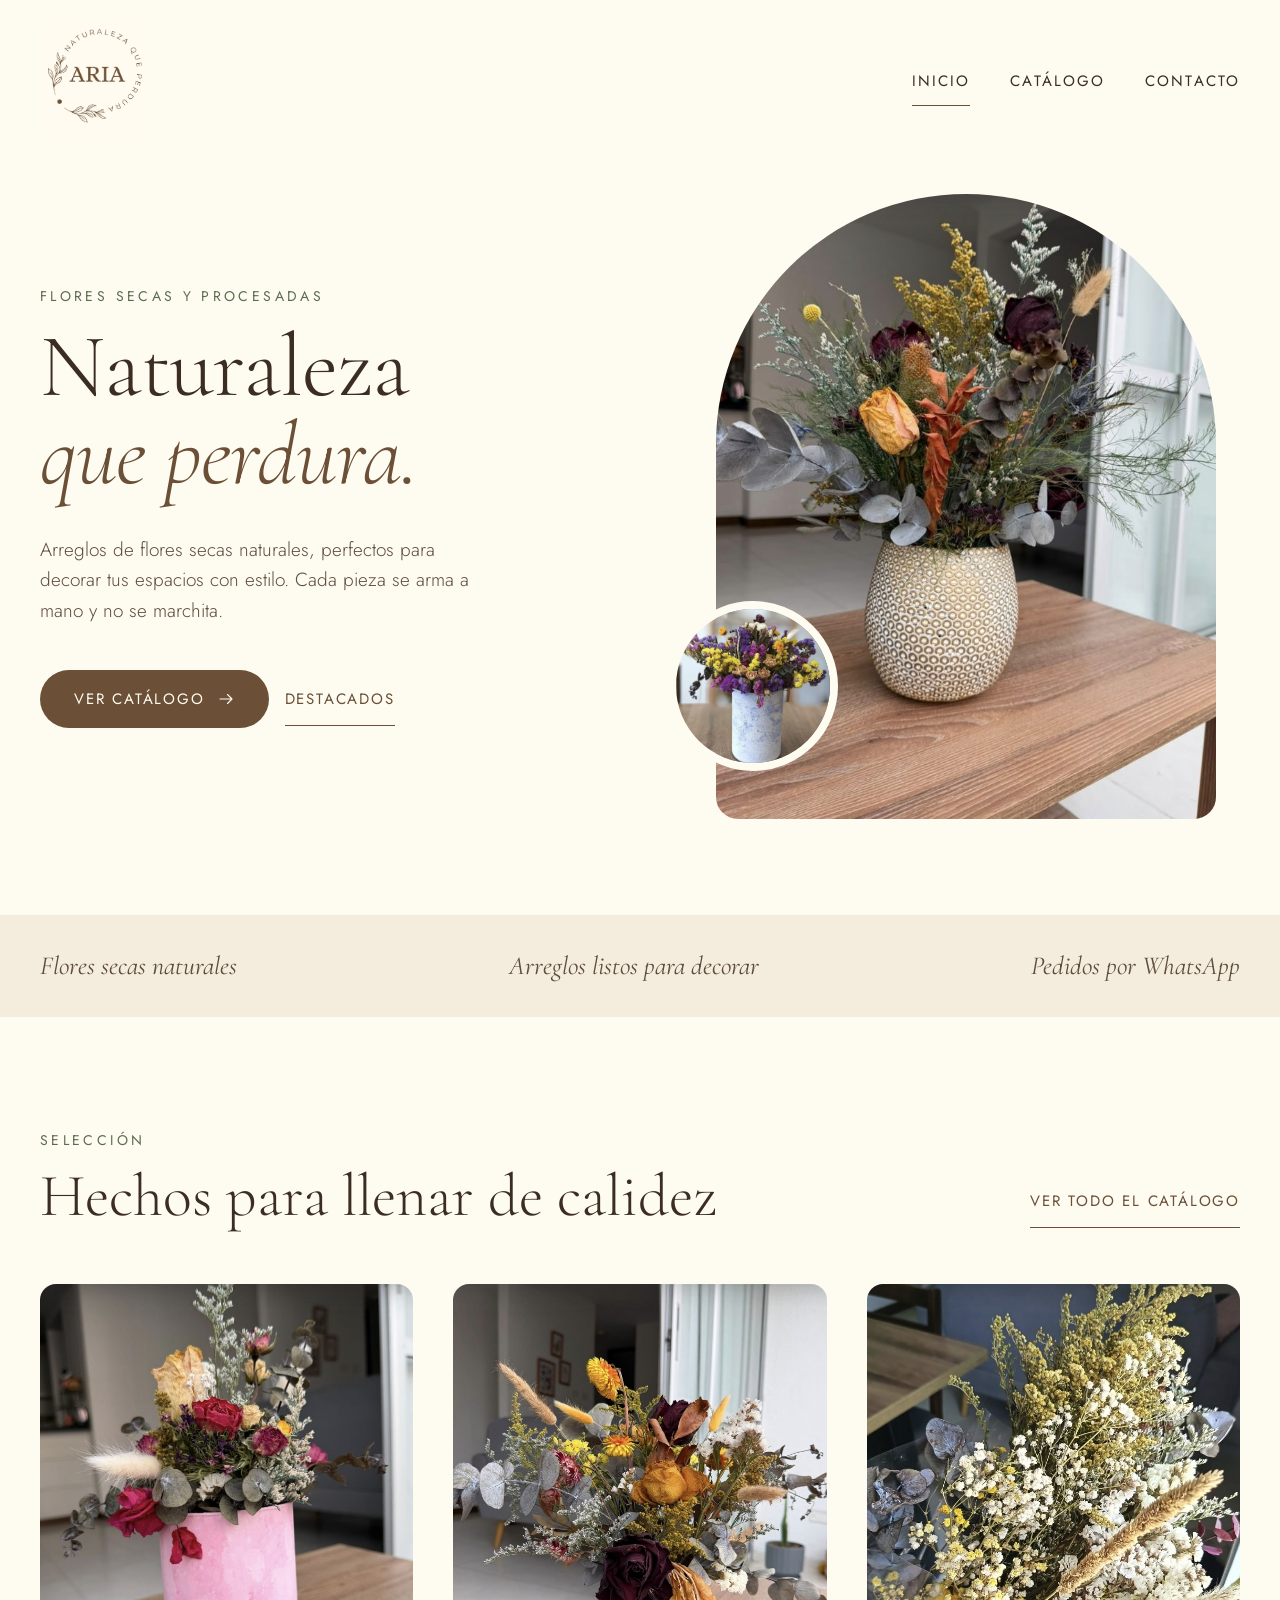
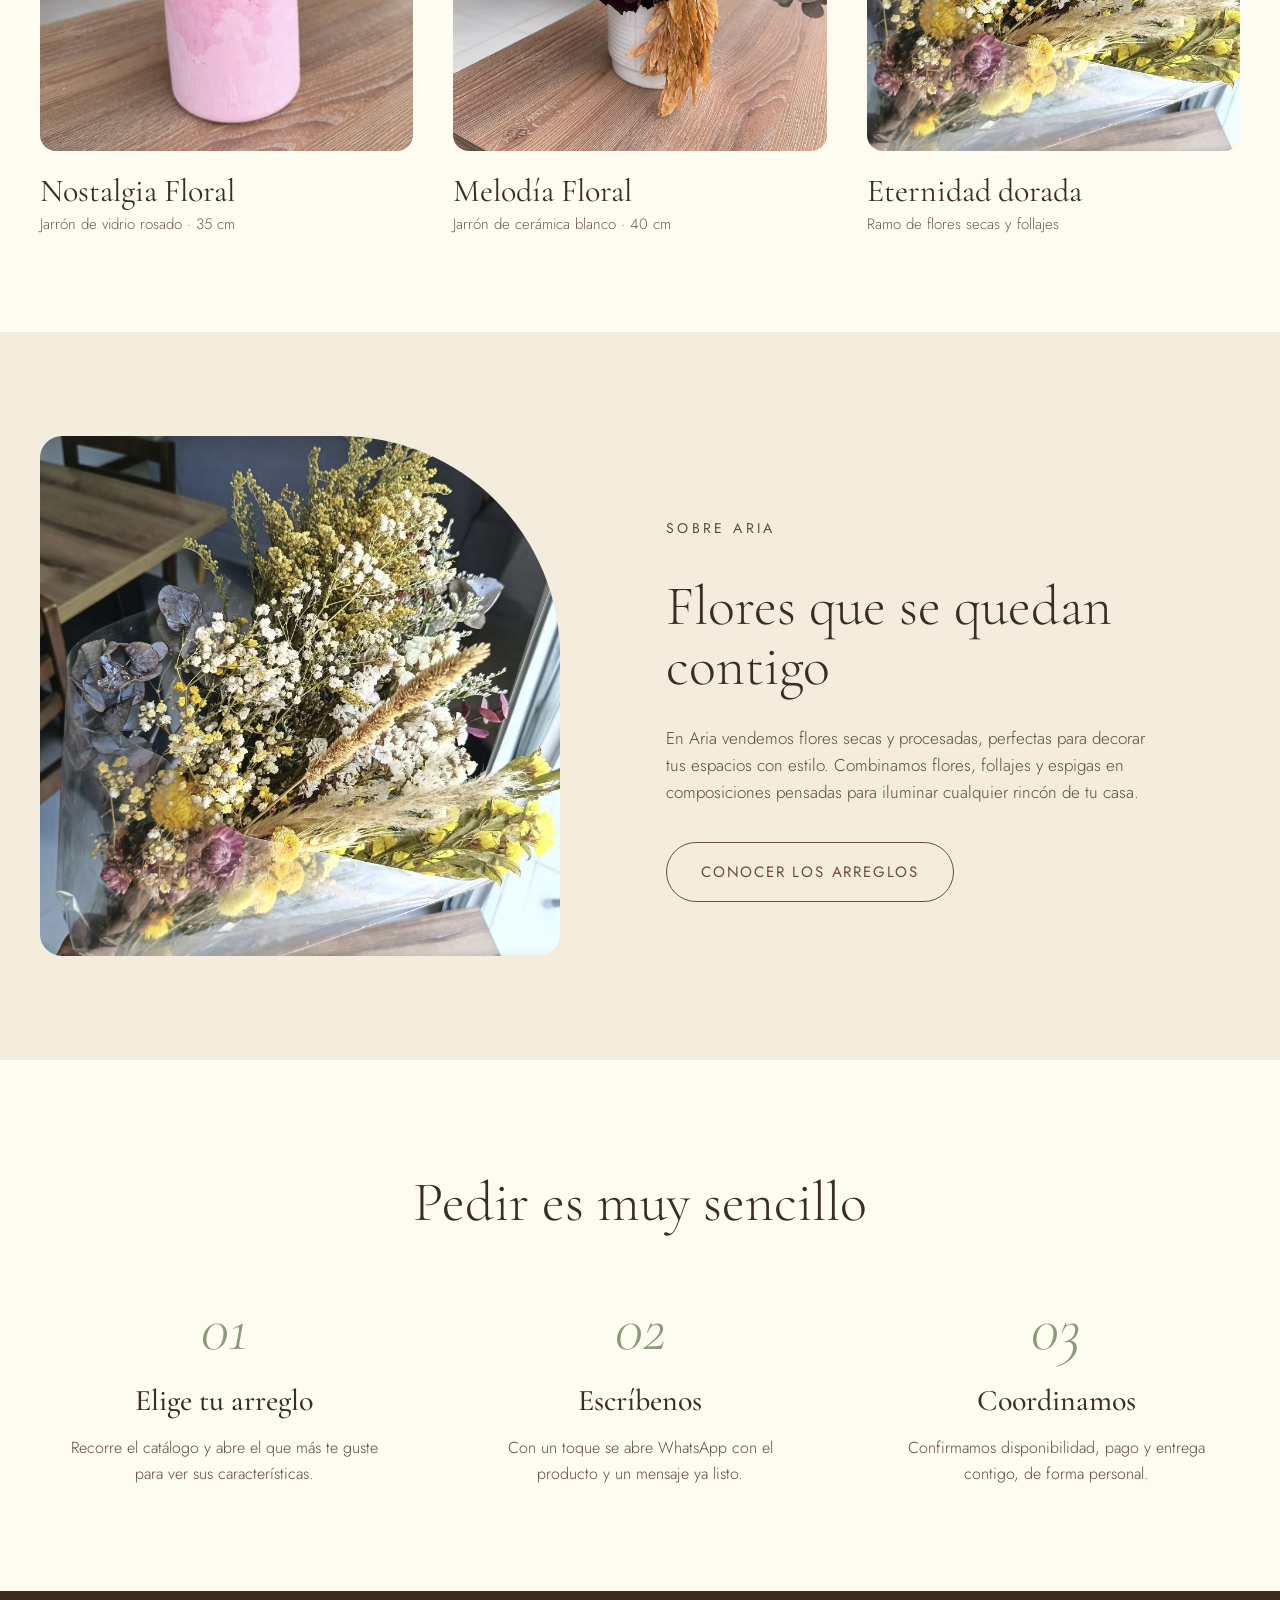
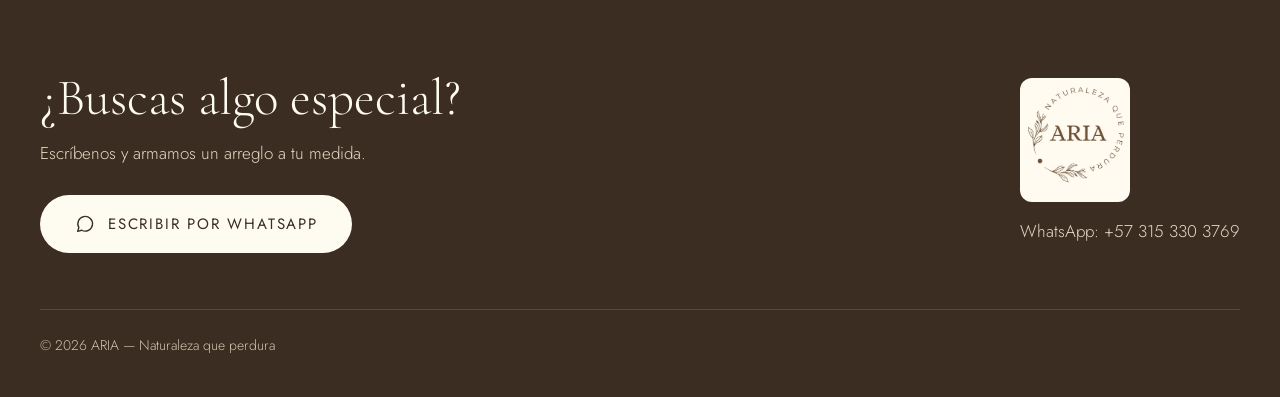
==== public/index.html @ e8433ed2 "firts commit" ====
<!doctype html>
<html lang="es">

<head>
    <meta charset="utf-8">
    <meta name="viewport" content="width=device-width, initial-scale=1">
    <title>ARIA — Naturaleza que perdura</title>
    <meta name="description" content="Flores secas y procesadas, perfectas para decorar tus espacios con estilo.">
    <meta property="og:type" content="website">
    <meta property="og:site_name" content="ARIA">
    <meta property="og:title" content="ARIA — Naturaleza que perdura">
    <meta property="og:description"
        content="Flores secas y procesadas, perfectas para decorar tus espacios con estilo.">
    <meta property="og:image" content="https://TU-DOMINIO.vercel.app/img/dulce-ocre.jpg">
    <meta property="og:url" content="https://TU-DOMINIO.vercel.app/">
    <meta name="twitter:card" content="summary_large_image">
    <link rel="icon" href="img/aria-logo.png">
    <link rel="preconnect" href="https://fonts.googleapis.com">
    <link rel="preconnect" href="https://fonts.gstatic.com" crossorigin>
    <link rel="stylesheet"
        href="https://fonts.googleapis.com/css2?family=Cormorant+Garamond:ital,wght@0,300;0,400;0,500;1,300;1,400&family=Jost:wght@300;400;500&display=swap">
    <link rel="stylesheet" href="styles.css">
</head>

<body>
    <header class="wrap site-header">
        <a class="logo" href="index.html" aria-label="ARIA, inicio"><img  src="img/aria-logo.png" alt=""></a>
        <nav class="nav" aria-label="Principal">
            <a href="index.html" class="on">Inicio</a>
            <a href="catalogo.html">Catálogo</a>
            <a href="#contacto">Contacto</a>
        </nav>
    </header>
    <main>
        <section class="wrap hero">
            <div class="hero-text">
                <p class="eyebrow">Flores secas y procesadas</p>
                <h1>Naturaleza<br><em>que perdura.</em></h1>
                <p class="lead">Arreglos de flores secas naturales, perfectos para decorar tus espacios con estilo. Cada
                    pieza se arma a mano y no se marchita.</p>
                <div class="hero-cta">
                    <a class="btn" href="catalogo.html">Ver catálogo <svg width="18" height="18" viewBox="0 0 24 24"
                            fill="none" stroke="currentColor" stroke-width="1.5" stroke-linecap="round"
                            stroke-linejoin="round" aria-hidden="true">
                            <path d="M4 12h16M14 6l6 6-6 6" />
                        </svg></a>
                    <a class="link-u" href="#destacados">Destacados</a>
                </div>
            </div>
            <div class="hero-art">
                <div class="hero-frame">
                    <div class="arch"><img src="img/dulce-ocre.jpg"
                            alt="Dulce Ocre: Jarrón de cerámica dorado ocre · 45 cm"></div>
                    <div class="dot"><img src="img/amor-primaveral.jpg" alt="Amor primaveral"></div>
                </div>
            </div>
        </section>

        <section class="band" aria-label="Valores">
            <div class="wrap">
                <span>Flores secas naturales</span><span>Arreglos listos para decorar</span><span>Pedidos por
                    WhatsApp</span>
            </div>
        </section>

        <section class="wrap section" id="destacados">
            <div class="section-head">
                <div>
                    <p class="eyebrow" style="margin-bottom:14px">Selección</p>
                    <h2>Hechos para llenar de calidez</h2>
                </div>
                <a class="link-u" href="catalogo.html">Ver todo el catálogo</a>
            </div>
            <div class="grid">
                <a class="card" href="p/nostalgia-floral.html" data-cat="jarron">
                    <div class="ph"><img src="img/nostalgia-floral.jpg"
                            alt="Nostalgia Floral: Jarrón de vidrio rosado · 35 cm" loading="lazy"></div>
                    <h3>Nostalgia Floral</h3>
                    <p>Jarrón de vidrio rosado · 35 cm</p>
                </a>
                <a class="card" href="p/melodia-floral.html" data-cat="jarron">
                    <div class="ph"><img src="img/melodia-floral.jpg"
                            alt="Melodía Floral: Jarrón de cerámica blanco · 40 cm" loading="lazy"></div>
                    <h3>Melodía Floral</h3>
                    <p>Jarrón de cerámica blanco · 40 cm</p>
                </a>
                <a class="card" href="p/eternidad-dorada.html" data-cat="ramo">
                    <div class="ph"><img src="img/eternidad-dorada-1.jpg"
                            alt="Eternidad dorada: Ramo de flores secas y follajes" loading="lazy"></div>
                    <h3>Eternidad dorada</h3>
                    <p>Ramo de flores secas y follajes</p>
                </a>
            </div>
        </section>

        <section class="about">
            <div class="wrap">
                <div class="pic">
                    <div><img src="img/eternidad-dorada-1.jpg" alt="Eternidad dorada: Ramo de flores secas y follajes"
                            loading="lazy"></div>
                </div>
                <div class="txt">
                    <p class="eyebrow">Sobre Aria</p>
                    <h2>Flores que se quedan contigo</h2>
                    <p>En Aria vendemos flores secas y procesadas, perfectas para decorar tus espacios con estilo.
                        Combinamos flores, follajes y espigas en composiciones pensadas para iluminar cualquier rincón
                        de tu casa.</p>
                    <a class="btn btn-outline" href="catalogo.html">Conocer los arreglos</a>
                </div>
            </div>
        </section>

        <section class="wrap section steps" style="padding-top:112px;padding-bottom:104px">
            <h2>Pedir es muy sencillo</h2>
            <div class="row">
                <div class="step">
                    <div class="n">01</div>
                    <h3>Elige tu arreglo</h3>
                    <p>Recorre el catálogo y abre el que más te guste para ver sus características.</p>
                </div>
                <div class="step">
                    <div class="n">02</div>
                    <h3>Escríbenos</h3>
                    <p>Con un toque se abre WhatsApp con el producto y un mensaje ya listo.</p>
                </div>
                <div class="step">
                    <div class="n">03</div>
                    <h3>Coordinamos</h3>
                    <p>Confirmamos disponibilidad, pago y entrega contigo, de forma personal.</p>
                </div>
            </div>
        </section>
    </main>
    <footer class="site-footer" id="contacto">
        <div class="wrap">
            <div class="top">
                <div>
                    <h2>¿Buscas algo especial?</h2>
                    <p>Escríbenos y armamos un arreglo a tu medida.</p>
                    <a class="btn btn-light"
                        href="https://wa.me/573153303769?text=Hola%2C%20vi%20su%20p%C3%A1gina%20y%20quisiera%20informaci%C3%B3n%20sobre%20un%20arreglo."
                        target="_blank" rel="noopener"><svg width="22" height="22" viewBox="0 0 24 24" fill="none"
                            stroke="currentColor" stroke-width="1.5" stroke-linecap="round" stroke-linejoin="round"
                            aria-hidden="true">
                            <path d="M4 20l1.3-4.2A8 8 0 1 1 8.4 18.8z" />
                        </svg> Escribir por WhatsApp</a>
                </div>
                <div>
                    <img src="img/aria-logo.png" alt="ARIA, Naturaleza que perdura">
                    <p class="tel">WhatsApp: +57 315 330 3769</p>
                </div>
            </div>
            <div class="copy">© 2026 ARIA — Naturaleza que perdura</div>
        </div>
    </footer>
</body>

</html>
---- public/styles.css ----
:root{
  --ground:#FEFBF1; --alt:#F4ECDC; --ink:#3B2D22; --brown:#6B4F36; --muted:#6E5C4C; --body:#5E4C3D;
  --sage:#5C6B4E; --sage-soft:#8A9A7B; --blush:#EBD9CE; --line:#E1D5BF;
  --serif:'Cormorant Garamond',serif; --sans:'Jost',system-ui,sans-serif;
}
*{box-sizing:border-box}
html{scroll-behavior:smooth}
body{margin:0;background:var(--ground);color:var(--ink);font-family:var(--sans);font-weight:300;font-size:17px;line-height:1.6}
img{max-width:100%}
a{color:var(--brown);text-decoration:none}
a:hover{color:var(--ink)}
.wrap{max-width:1280px;margin:0 auto;padding-left:40px;padding-right:40px}
.eyebrow{margin:0 0 16px;font-size:14px;letter-spacing:.24em;text-transform:uppercase;color:var(--sage);font-weight:400}
h1,h2,h3{font-family:var(--serif);font-weight:300;margin:0}

/* header */
.site-header{display:flex;flex-wrap:wrap;align-items:center;justify-content:space-between;gap:16px;padding-top:20px;padding-bottom:20px}
.site-header .logo img{width:108px;height:122px;object-fit:cover;display:block}
.nav{display:flex;gap:40px;font-size:15px;letter-spacing:.14em;text-transform:uppercase;font-weight:400}
.nav a{color:var(--ink);padding:12px 0;transition:color .2s}
.nav a:hover{color:var(--sage)}
.nav a.on{border-bottom:1px solid var(--brown)}

/* buttons */
.btn{display:inline-flex;align-items:center;gap:12px;background:var(--brown);color:var(--ground);padding:17px 34px;border-radius:999px;font-size:15px;letter-spacing:.12em;text-transform:uppercase;font-weight:400;transition:background .2s,transform .2s}
.btn:hover{background:var(--ink);color:var(--ground);transform:translateY(-1px)}
.btn svg{flex:none}
.btn-outline{background:transparent;border:1px solid var(--brown);color:var(--brown)}
.btn-outline:hover{background:var(--brown)}
.btn-light{background:var(--ground);color:var(--ink)}
.btn-light:hover{background:var(--alt);color:var(--ink)}
.link-u{padding:14px 0;font-size:15px;letter-spacing:.12em;text-transform:uppercase;font-weight:400;border-bottom:1px solid var(--brown)}

/* hero */
.hero{display:flex;flex-wrap:wrap;align-items:center;gap:64px;padding-top:32px;padding-bottom:96px}
.hero-text{flex:1 1 460px;min-width:0}
.hero h1{font-size:clamp(52px,7vw,92px);line-height:.98;letter-spacing:-.01em}
.hero h1 em{color:var(--brown)}
.hero p.lead{margin:36px 0 0;max-width:460px;font-size:19px;color:var(--body)}
.hero-cta{margin-top:44px;display:flex;flex-wrap:wrap;gap:16px;align-items:center}
.hero-art{flex:1 1 420px;min-width:0;display:flex;justify-content:center}
.hero-frame{position:relative;width:100%;max-width:500px}
.hero-frame .arch{aspect-ratio:4/5;border-radius:250px 250px 22px 22px;overflow:hidden;background:var(--blush)}
.hero-frame .arch img{width:100%;height:100%;object-fit:cover;display:block}
.hero-frame .dot{position:absolute;left:-48px;bottom:48px;width:170px;height:170px;border-radius:50%;overflow:hidden;border:8px solid var(--ground);background:var(--blush)}
.hero-frame .dot img{width:100%;height:100%;object-fit:cover;display:block}

.band{background:var(--alt);padding:30px 0}
.band .wrap{display:flex;flex-wrap:wrap;justify-content:space-between;gap:20px 40px;font-family:var(--serif);font-size:26px;font-style:italic;font-weight:400;color:var(--body)}

/* sections */
.section{padding-top:112px;padding-bottom:96px}
.section-head{display:flex;flex-wrap:wrap;align-items:flex-end;justify-content:space-between;gap:20px;margin-bottom:56px}
.section-head h2{font-size:clamp(38px,5vw,60px);line-height:1.05}

/* cards */
.grid{display:grid;grid-template-columns:repeat(auto-fill,minmax(280px,1fr));gap:56px 40px}
.card{display:block;color:var(--ink)}
.card:hover{color:var(--ink)}
.card .ph{aspect-ratio:4/5;border-radius:16px;background:var(--blush);overflow:hidden}
.card .ph img{width:100%;height:100%;object-fit:cover;display:block;transition:transform .8s ease}
.card:hover .ph img{transform:scale(1.04)}
.card h3{margin:22px 0 4px;font-weight:400;font-size:32px;line-height:1.1}
.card p{margin:0;font-size:15px;color:var(--muted)}
.card .precio{margin-top:6px;font-family:var(--serif);font-size:24px;color:var(--brown)}

/* about */
.about{background:var(--alt);padding:104px 0}
.about .wrap{display:flex;flex-wrap:wrap;align-items:center;gap:72px}
.about .pic{flex:1 1 420px;min-width:0}
.about .pic div{aspect-ratio:1/1;max-width:520px;border-radius:22px 220px 22px 22px;overflow:hidden;background:var(--blush)}
.about .pic img{width:100%;height:100%;object-fit:cover;display:block}
.about .txt{flex:1 1 440px;min-width:0}
.about h2{font-size:clamp(38px,5vw,56px);line-height:1.08}
.about p{margin:28px 0 36px;max-width:500px;color:var(--body)}

/* steps */
.steps h2{text-align:center;font-size:clamp(38px,5vw,56px);line-height:1.1;margin-bottom:64px}
.steps .row{display:grid;grid-template-columns:repeat(auto-fit,minmax(260px,1fr));gap:48px}
.step{text-align:center;padding:0 12px}
.step .n{font-family:var(--serif);font-style:italic;font-size:64px;line-height:1;color:var(--sage-soft)}
.step h3{margin:16px 0 10px;font-weight:500;font-size:30px}
.step p{margin:0 auto;max-width:320px;font-size:16px;color:var(--body)}

/* catalog */
.page-title{padding-top:56px;padding-bottom:40px;text-align:center}
.page-title h1{font-size:clamp(46px,6vw,76px);line-height:1.02}
.page-title p{margin:22px auto 0;max-width:520px;color:var(--body)}
.chips{display:flex;flex-wrap:wrap;justify-content:center;gap:12px;padding-bottom:40px}
.chip{cursor:pointer;font:400 15px/1 var(--sans);letter-spacing:.08em;padding:12px 26px;min-height:44px;border-radius:999px;border:1px solid #CDBFA8;background:transparent;color:var(--ink);transition:background .2s,color .2s}
.chip[aria-pressed="true"]{background:var(--brown);border-color:var(--brown);color:var(--ground)}
.catalog{padding-bottom:112px}
.card[hidden]{display:none}

/* product */
.crumbs{padding-top:20px;font-size:15px;color:var(--muted)}
.crumbs a{color:var(--muted);display:inline-block;padding:10px 0}
.crumbs a:hover{color:var(--ink)}
.crumbs span{color:var(--ink)}
.detail{display:flex;flex-wrap:wrap;gap:72px;align-items:flex-start;padding-top:28px;padding-bottom:104px}
.gallery{flex:1 1 520px;min-width:0}
.gallery .main{aspect-ratio:4/5;border-radius:20px;overflow:hidden;background:var(--blush)}
.gallery .main img{width:100%;height:100%;object-fit:cover;display:block}
.thumbs{display:flex;gap:14px;margin-top:16px}
.thumb{width:88px;height:88px;padding:0;border-radius:12px;overflow:hidden;background:var(--blush);border:2px solid transparent;cursor:pointer}
.thumb[aria-current="true"]{border-color:var(--brown)}
.thumb img{width:100%;height:100%;object-fit:cover;display:block}
.info{flex:1 1 420px;min-width:0;padding-top:12px}
.info h1{font-size:clamp(46px,5vw,68px);line-height:1.02}
.info .precio{margin:18px 0 0;font-family:var(--serif);font-size:32px;color:var(--brown)}
.info .desc{margin:28px 0 0;max-width:480px;color:var(--body)}
.specs{margin:36px 0 40px;max-width:480px;border-top:1px solid var(--line)}
.specs div{display:flex;justify-content:space-between;gap:24px;padding:16px 0;border-bottom:1px solid var(--line);font-size:16px}
.specs dt{margin:0;color:var(--muted)}
.specs dd{margin:0;text-align:right;font-weight:400}
.btn-lg{padding:19px 38px}
.others{background:var(--alt);padding:88px 0 96px}
.others .head{display:flex;flex-wrap:wrap;align-items:flex-end;justify-content:space-between;gap:16px;margin-bottom:40px}
.others h2{font-size:clamp(34px,4vw,48px);line-height:1.1}
.others .row{display:grid;grid-template-columns:repeat(auto-fit,minmax(220px,1fr));gap:28px}
.others .card .ph{border-radius:14px}
.others .card h3{font-size:26px;margin-top:14px}

/* footer */
.site-footer{background:var(--ink);color:var(--alt);padding:80px 0 40px}
.site-footer .top{display:flex;flex-wrap:wrap;justify-content:space-between;align-items:center;gap:40px}
.site-footer h2{font-size:clamp(34px,4vw,52px);line-height:1.08;color:var(--ground)}
.site-footer p{margin:14px 0 28px;color:#E4D8C4;max-width:400px}
.site-footer .tel{margin:0;color:#E4D8C4}
.site-footer img{width:110px;height:auto;border-radius:12px;display:block;margin-bottom:16px}
.site-footer .copy{margin-top:56px;padding-top:24px;border-top:1px solid #5A4838;font-size:14px;color:#D2C4AC}

@media (max-width:640px){
  .wrap{padding-left:20px;padding-right:20px}
  .nav{gap:22px;font-size:13px}
  .site-header .logo img{width:84px;height:95px}
  .hero{gap:40px}
  .hero-frame .dot{left:-12px;width:120px;height:120px;border-width:6px}
  .band .wrap{font-size:21px}
  .section{padding-top:72px;padding-bottom:64px}
  .about{padding:72px 0}
  .about .wrap{gap:40px}
  .detail{gap:40px}
}
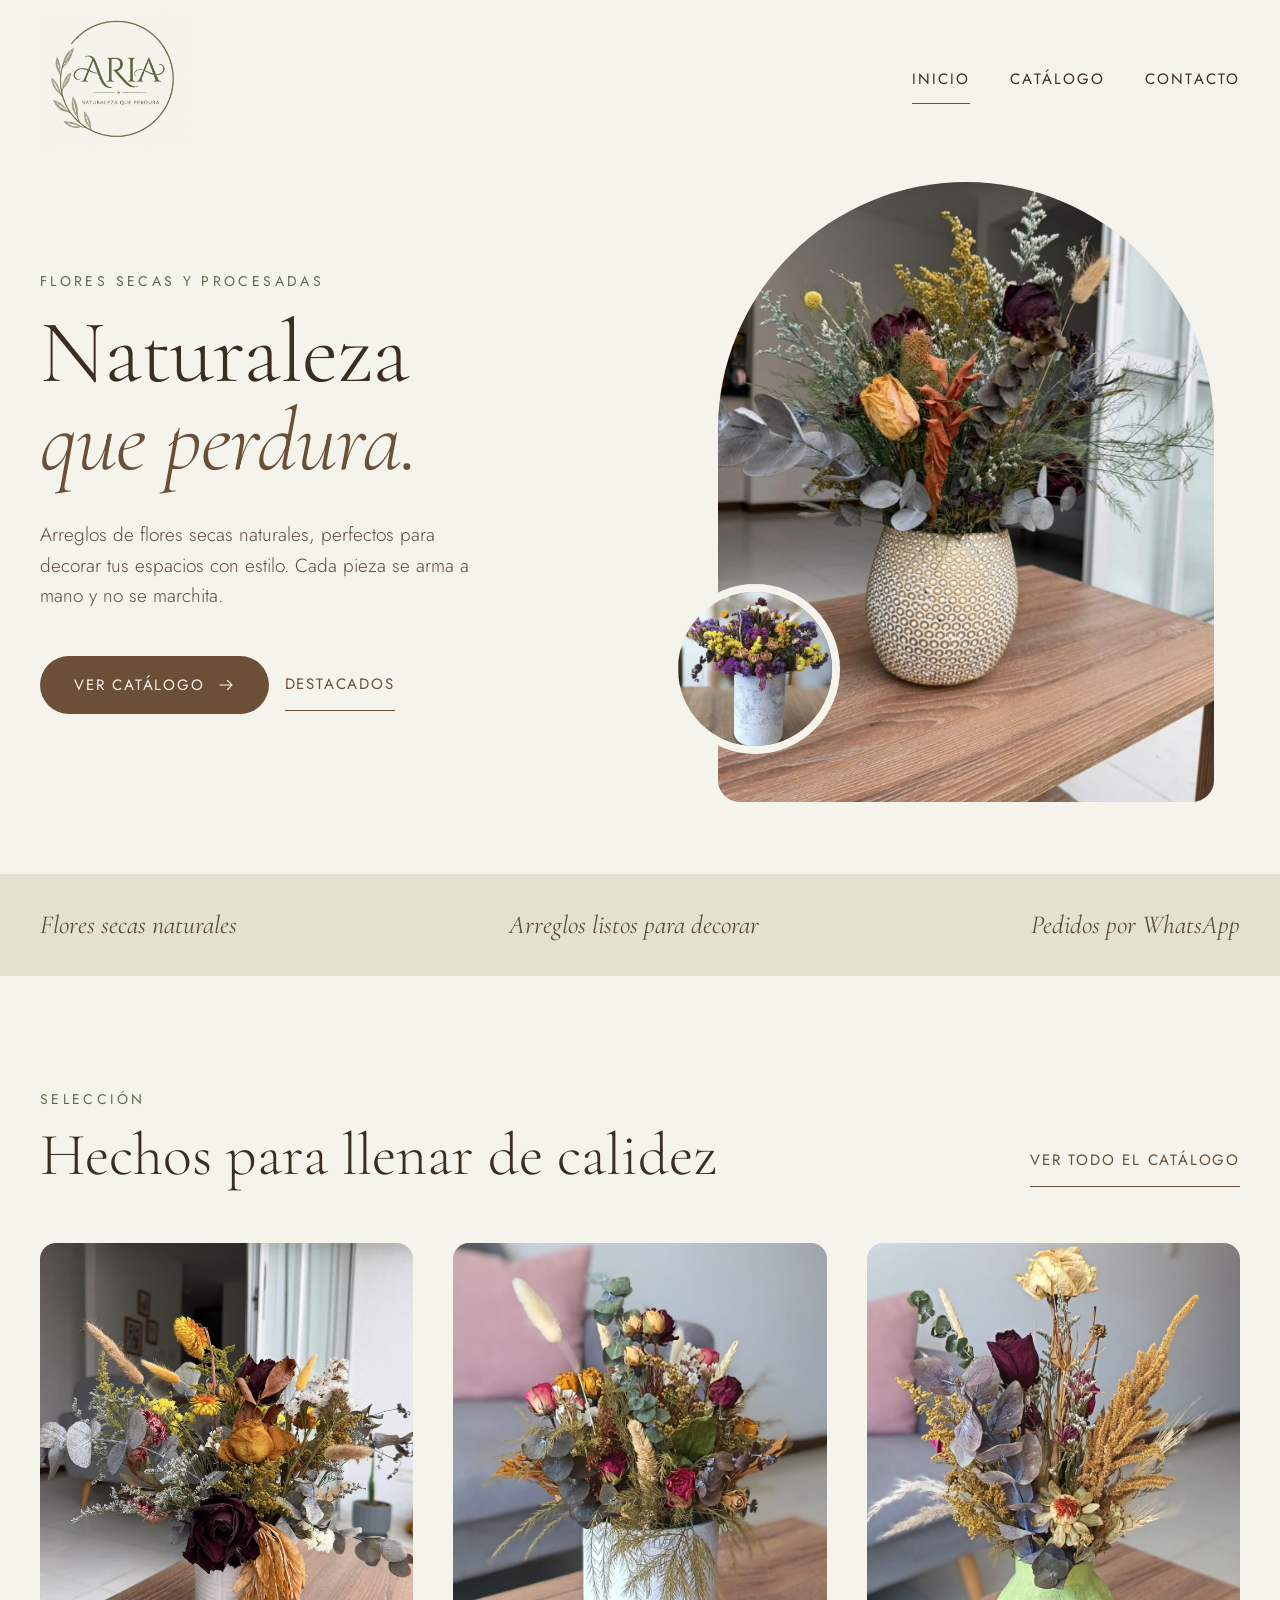
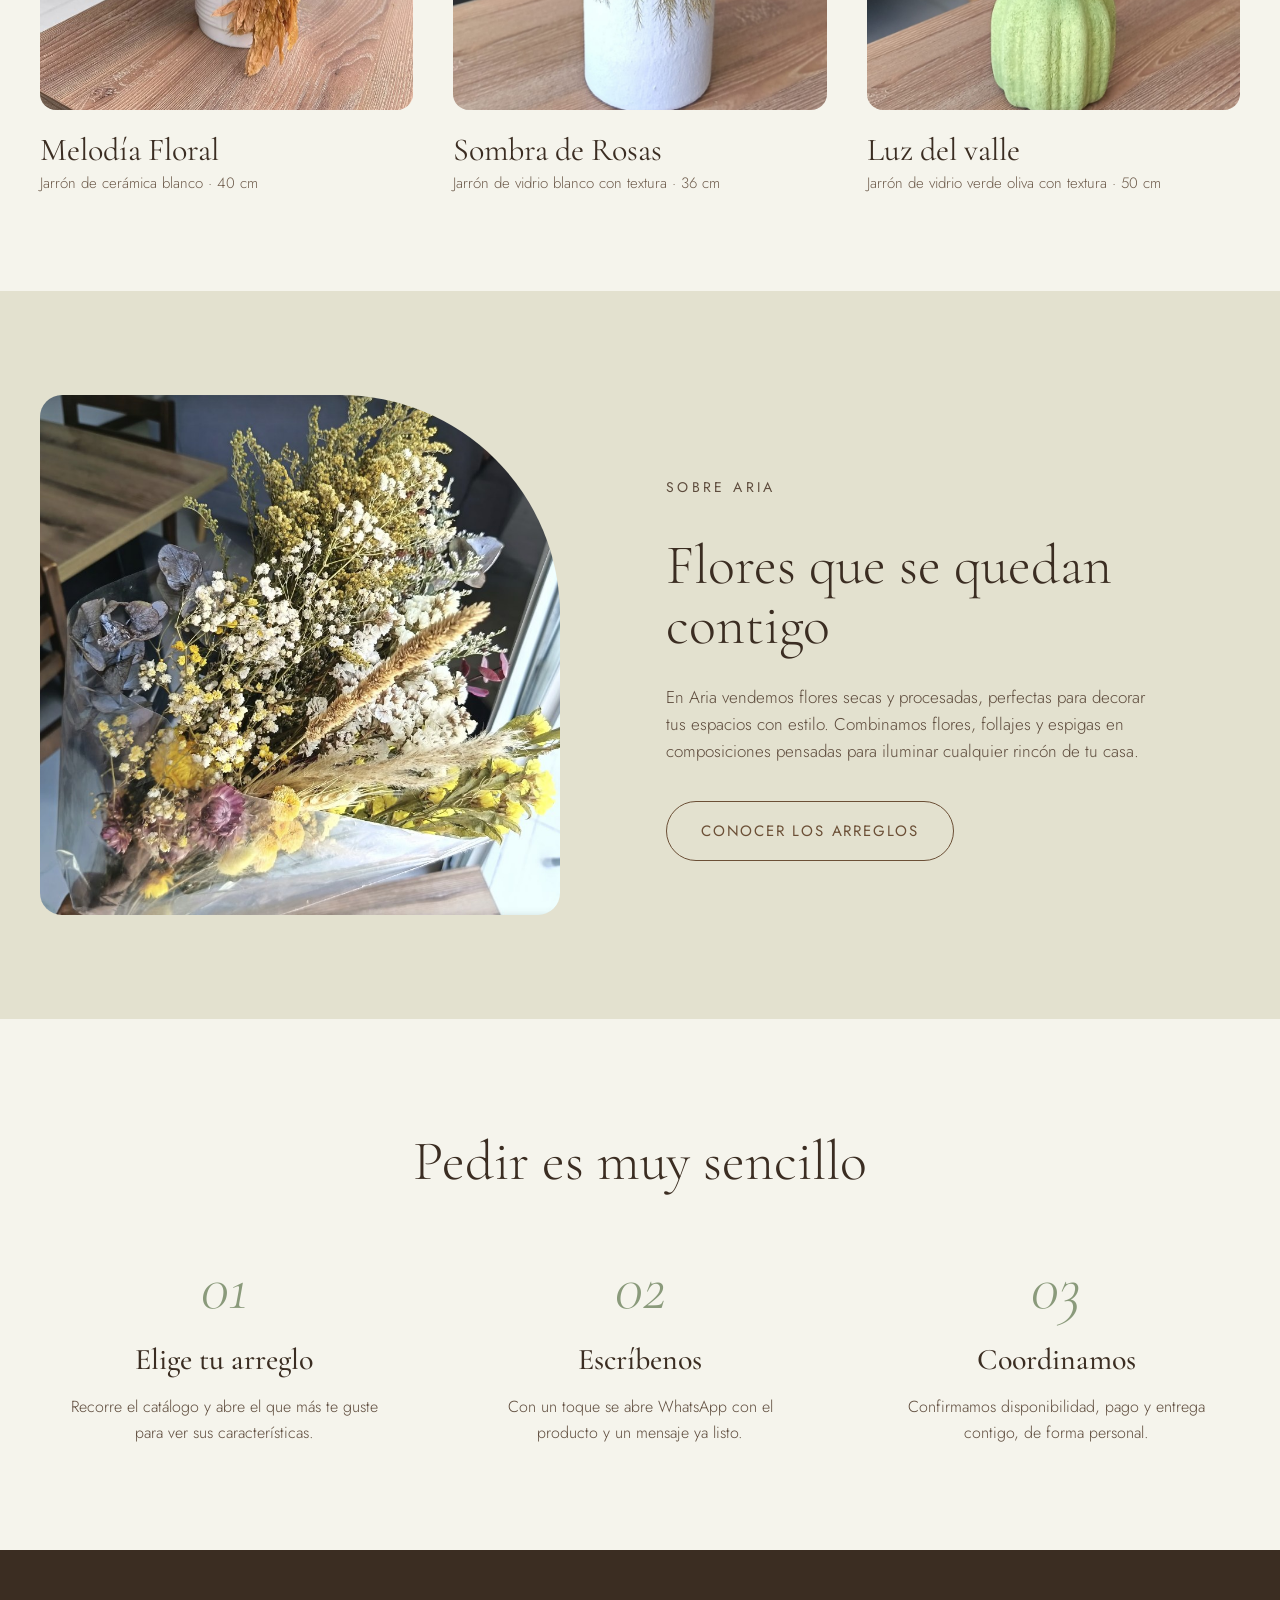
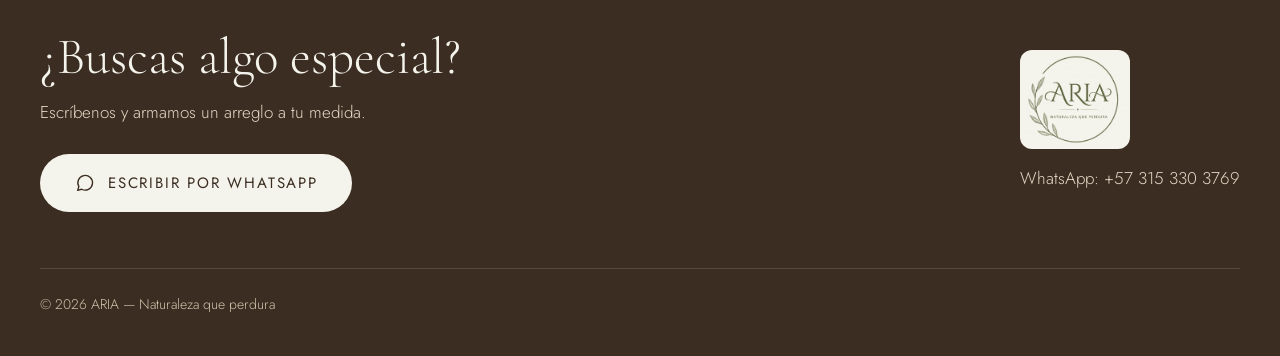
==== commit ba40e011: "agragar productos" ====
--- a/public/index.html
+++ b/public/index.html
@@ -1,158 +1,111 @@
 <!doctype html>
 <html lang="es">
+<head>
+<meta charset="utf-8">
+<meta name="viewport" content="width=device-width, initial-scale=1">
+<title>ARIA — Naturaleza que perdura</title>
+<meta name="description" content="Flores secas y procesadas, perfectas para decorar tus espacios con estilo.">
+<meta property="og:type" content="website">
+<meta property="og:site_name" content="ARIA">
+<meta property="og:title" content="ARIA — Naturaleza que perdura">
+<meta property="og:description" content="Flores secas y procesadas, perfectas para decorar tus espacios con estilo.">
+<meta property="og:image" content="https://aria-flowers.com/img/dulce-ocre.jpg">
+<meta property="og:url" content="https://aria-flowers.com/">
+<meta name="twitter:card" content="summary_large_image">
+<link rel="icon" href="img/aria-logo.png">
+<link rel="preconnect" href="https://fonts.googleapis.com">
+<link rel="preconnect" href="https://fonts.gstatic.com" crossorigin>
+<link rel="stylesheet" href="https://fonts.googleapis.com/css2?family=Cormorant+Garamond:ital,wght@0,300;0,400;0,500;1,300;1,400&family=Jost:wght@300;400;500&display=swap">
+<link rel="stylesheet" href="styles.css">
+</head>
+<body>
+<header class="wrap site-header">
+<a class="logo" href="index.html" aria-label="ARIA, inicio"><img src="img/aria-logo.png" alt=""></a>
+<nav class="nav" aria-label="Principal">
+<a href="index.html" class="on">Inicio</a>
+<a href="catalogo.html">Catálogo</a>
+<a href="#contacto">Contacto</a>
+</nav>
+</header>
+<main>
+<section class="wrap hero">
+<div class="hero-text">
+<p class="eyebrow">Flores secas y procesadas</p>
+<h1>Naturaleza<br><em>que perdura.</em></h1>
+<p class="lead">Arreglos de flores secas naturales, perfectos para decorar tus espacios con estilo. Cada pieza se arma a mano y no se marchita.</p>
+<div class="hero-cta">
+<a class="btn" href="catalogo.html">Ver catálogo <svg width="18" height="18" viewBox="0 0 24 24" fill="none" stroke="currentColor" stroke-width="1.5" stroke-linecap="round" stroke-linejoin="round" aria-hidden="true"><path d="M4 12h16M14 6l6 6-6 6"/></svg></a>
+<a class="link-u" href="#destacados">Destacados</a>
+</div>
+</div>
+<div class="hero-art"><div class="hero-frame">
+<div class="arch"><img src="img/dulce-ocre.jpg" alt="Dulce Ocre: Jarrón de cerámica dorado ocre · 45 cm"></div>
+<div class="dot"><img src="img/amor-primaveral.jpg" alt="Amor primaveral"></div>
+</div></div>
+</section>
 
-<head>
-    <meta charset="utf-8">
-    <meta name="viewport" content="width=device-width, initial-scale=1">
-    <title>ARIA — Naturaleza que perdura</title>
-    <meta name="description" content="Flores secas y procesadas, perfectas para decorar tus espacios con estilo.">
-    <meta property="og:type" content="website">
-    <meta property="og:site_name" content="ARIA">
-    <meta property="og:title" content="ARIA — Naturaleza que perdura">
-    <meta property="og:description"
-        content="Flores secas y procesadas, perfectas para decorar tus espacios con estilo.">
-    <meta property="og:image" content="https://TU-DOMINIO.vercel.app/img/dulce-ocre.jpg">
-    <meta property="og:url" content="https://TU-DOMINIO.vercel.app/">
-    <meta name="twitter:card" content="summary_large_image">
-    <link rel="icon" href="img/aria-logo.png">
-    <link rel="preconnect" href="https://fonts.googleapis.com">
-    <link rel="preconnect" href="https://fonts.gstatic.com" crossorigin>
-    <link rel="stylesheet"
-        href="https://fonts.googleapis.com/css2?family=Cormorant+Garamond:ital,wght@0,300;0,400;0,500;1,300;1,400&family=Jost:wght@300;400;500&display=swap">
-    <link rel="stylesheet" href="styles.css">
-</head>
+<section class="band" aria-label="Valores"><div class="wrap">
+<span>Flores secas naturales</span><span>Arreglos listos para decorar</span><span>Pedidos por WhatsApp</span>
+</div></section>
 
-<body>
-    <header class="wrap site-header">
-        <a class="logo" href="index.html" aria-label="ARIA, inicio"><img  src="img/aria-logo.png" alt=""></a>
-        <nav class="nav" aria-label="Principal">
-            <a href="index.html" class="on">Inicio</a>
-            <a href="catalogo.html">Catálogo</a>
-            <a href="#contacto">Contacto</a>
-        </nav>
-    </header>
-    <main>
-        <section class="wrap hero">
-            <div class="hero-text">
-                <p class="eyebrow">Flores secas y procesadas</p>
-                <h1>Naturaleza<br><em>que perdura.</em></h1>
-                <p class="lead">Arreglos de flores secas naturales, perfectos para decorar tus espacios con estilo. Cada
-                    pieza se arma a mano y no se marchita.</p>
-                <div class="hero-cta">
-                    <a class="btn" href="catalogo.html">Ver catálogo <svg width="18" height="18" viewBox="0 0 24 24"
-                            fill="none" stroke="currentColor" stroke-width="1.5" stroke-linecap="round"
-                            stroke-linejoin="round" aria-hidden="true">
-                            <path d="M4 12h16M14 6l6 6-6 6" />
-                        </svg></a>
-                    <a class="link-u" href="#destacados">Destacados</a>
-                </div>
-            </div>
-            <div class="hero-art">
-                <div class="hero-frame">
-                    <div class="arch"><img src="img/dulce-ocre.jpg"
-                            alt="Dulce Ocre: Jarrón de cerámica dorado ocre · 45 cm"></div>
-                    <div class="dot"><img src="img/amor-primaveral.jpg" alt="Amor primaveral"></div>
-                </div>
-            </div>
-        </section>
+<section class="wrap section" id="destacados">
+<div class="section-head">
+<div><p class="eyebrow" style="margin-bottom:14px">Selección</p><h2>Hechos para llenar de calidez</h2></div>
+<a class="link-u" href="catalogo.html">Ver todo el catálogo</a>
+</div>
+<div class="grid">
+<a class="card" href="p/melodia-floral.html" data-cat="jarron">
+<div class="ph"><img src="img/melodia-floral.jpg" alt="Melodía Floral: Jarrón de cerámica blanco · 40 cm" loading="lazy"></div>
+<h3>Melodía Floral</h3>
+<p>Jarrón de cerámica blanco · 40 cm</p>
+</a>
+<a class="card" href="p/sombra-de-rosas.html" data-cat="jarron">
+<div class="ph"><img src="img/sombra-de-rosas.jpg" alt="Sombra de Rosas: Jarrón de vidrio blanco con textura · 36 cm" loading="lazy"></div>
+<h3>Sombra de Rosas</h3>
+<p>Jarrón de vidrio blanco con textura · 36 cm</p>
+</a>
+<a class="card" href="p/luz-del-valle.html" data-cat="jarron">
+<div class="ph"><img src="img/luz-del-valle-1.jpg" alt="Luz del valle: Jarrón de vidrio verde oliva con textura · 50 cm" loading="lazy"></div>
+<h3>Luz del valle</h3>
+<p>Jarrón de vidrio verde oliva con textura · 50 cm</p>
+</a>
+</div>
+</section>
 
-        <section class="band" aria-label="Valores">
-            <div class="wrap">
-                <span>Flores secas naturales</span><span>Arreglos listos para decorar</span><span>Pedidos por
-                    WhatsApp</span>
-            </div>
-        </section>
+<section class="about"><div class="wrap">
+<div class="pic"><div><img src="img/eternidad-dorada-1.jpg" alt="Eternidad dorada: Ramo de flores secas y follajes" loading="lazy"></div></div>
+<div class="txt">
+<p class="eyebrow">Sobre Aria</p>
+<h2>Flores que se quedan contigo</h2>
+<p>En Aria vendemos flores secas y procesadas, perfectas para decorar tus espacios con estilo. Combinamos flores, follajes y espigas en composiciones pensadas para iluminar cualquier rincón de tu casa.</p>
+<a class="btn btn-outline" href="catalogo.html">Conocer los arreglos</a>
+</div>
+</div></section>
 
-        <section class="wrap section" id="destacados">
-            <div class="section-head">
-                <div>
-                    <p class="eyebrow" style="margin-bottom:14px">Selección</p>
-                    <h2>Hechos para llenar de calidez</h2>
-                </div>
-                <a class="link-u" href="catalogo.html">Ver todo el catálogo</a>
-            </div>
-            <div class="grid">
-                <a class="card" href="p/nostalgia-floral.html" data-cat="jarron">
-                    <div class="ph"><img src="img/nostalgia-floral.jpg"
-                            alt="Nostalgia Floral: Jarrón de vidrio rosado · 35 cm" loading="lazy"></div>
-                    <h3>Nostalgia Floral</h3>
-                    <p>Jarrón de vidrio rosado · 35 cm</p>
-                </a>
-                <a class="card" href="p/melodia-floral.html" data-cat="jarron">
-                    <div class="ph"><img src="img/melodia-floral.jpg"
-                            alt="Melodía Floral: Jarrón de cerámica blanco · 40 cm" loading="lazy"></div>
-                    <h3>Melodía Floral</h3>
-                    <p>Jarrón de cerámica blanco · 40 cm</p>
-                </a>
-                <a class="card" href="p/eternidad-dorada.html" data-cat="ramo">
-                    <div class="ph"><img src="img/eternidad-dorada-1.jpg"
-                            alt="Eternidad dorada: Ramo de flores secas y follajes" loading="lazy"></div>
-                    <h3>Eternidad dorada</h3>
-                    <p>Ramo de flores secas y follajes</p>
-                </a>
-            </div>
-        </section>
-
-        <section class="about">
-            <div class="wrap">
-                <div class="pic">
-                    <div><img src="img/eternidad-dorada-1.jpg" alt="Eternidad dorada: Ramo de flores secas y follajes"
-                            loading="lazy"></div>
-                </div>
-                <div class="txt">
-                    <p class="eyebrow">Sobre Aria</p>
-                    <h2>Flores que se quedan contigo</h2>
-                    <p>En Aria vendemos flores secas y procesadas, perfectas para decorar tus espacios con estilo.
-                        Combinamos flores, follajes y espigas en composiciones pensadas para iluminar cualquier rincón
-                        de tu casa.</p>
-                    <a class="btn btn-outline" href="catalogo.html">Conocer los arreglos</a>
-                </div>
-            </div>
-        </section>
-
-        <section class="wrap section steps" style="padding-top:112px;padding-bottom:104px">
-            <h2>Pedir es muy sencillo</h2>
-            <div class="row">
-                <div class="step">
-                    <div class="n">01</div>
-                    <h3>Elige tu arreglo</h3>
-                    <p>Recorre el catálogo y abre el que más te guste para ver sus características.</p>
-                </div>
-                <div class="step">
-                    <div class="n">02</div>
-                    <h3>Escríbenos</h3>
-                    <p>Con un toque se abre WhatsApp con el producto y un mensaje ya listo.</p>
-                </div>
-                <div class="step">
-                    <div class="n">03</div>
-                    <h3>Coordinamos</h3>
-                    <p>Confirmamos disponibilidad, pago y entrega contigo, de forma personal.</p>
-                </div>
-            </div>
-        </section>
-    </main>
-    <footer class="site-footer" id="contacto">
-        <div class="wrap">
-            <div class="top">
-                <div>
-                    <h2>¿Buscas algo especial?</h2>
-                    <p>Escríbenos y armamos un arreglo a tu medida.</p>
-                    <a class="btn btn-light"
-                        href="https://wa.me/573153303769?text=Hola%2C%20vi%20su%20p%C3%A1gina%20y%20quisiera%20informaci%C3%B3n%20sobre%20un%20arreglo."
-                        target="_blank" rel="noopener"><svg width="22" height="22" viewBox="0 0 24 24" fill="none"
-                            stroke="currentColor" stroke-width="1.5" stroke-linecap="round" stroke-linejoin="round"
-                            aria-hidden="true">
-                            <path d="M4 20l1.3-4.2A8 8 0 1 1 8.4 18.8z" />
-                        </svg> Escribir por WhatsApp</a>
-                </div>
-                <div>
-                    <img src="img/aria-logo.png" alt="ARIA, Naturaleza que perdura">
-                    <p class="tel">WhatsApp: +57 315 330 3769</p>
-                </div>
-            </div>
-            <div class="copy">© 2026 ARIA — Naturaleza que perdura</div>
-        </div>
-    </footer>
+<section class="wrap section steps" style="padding-top:112px;padding-bottom:104px">
+<h2>Pedir es muy sencillo</h2>
+<div class="row">
+<div class="step"><div class="n">01</div><h3>Elige tu arreglo</h3><p>Recorre el catálogo y abre el que más te guste para ver sus características.</p></div>
+<div class="step"><div class="n">02</div><h3>Escríbenos</h3><p>Con un toque se abre WhatsApp con el producto y un mensaje ya listo.</p></div>
+<div class="step"><div class="n">03</div><h3>Coordinamos</h3><p>Confirmamos disponibilidad, pago y entrega contigo, de forma personal.</p></div>
+</div>
+</section>
+</main>
+<footer class="site-footer" id="contacto">
+<div class="wrap">
+<div class="top">
+<div>
+<h2>¿Buscas algo especial?</h2>
+<p>Escríbenos y armamos un arreglo a tu medida.</p>
+<a class="btn btn-light" href="https://wa.me/573153303769?text=Hola%2C%20vi%20su%20p%C3%A1gina%20y%20quisiera%20informaci%C3%B3n%20sobre%20un%20arreglo." target="_blank" rel="noopener"><svg width="22" height="22" viewBox="0 0 24 24" fill="none" stroke="currentColor" stroke-width="1.5" stroke-linecap="round" stroke-linejoin="round" aria-hidden="true"><path d="M4 20l1.3-4.2A8 8 0 1 1 8.4 18.8z"/></svg> Escribir por WhatsApp</a>
+</div>
+<div>
+<img src="img/aria-logo.png" alt="ARIA, Naturaleza que perdura">
+<p class="tel">WhatsApp: +57 315 330 3769</p>
+</div>
+</div>
+<div class="copy">© 2026 ARIA — Naturaleza que perdura</div>
+</div>
+</footer>
 </body>
-
 </html>
--- a/public/styles.css
+++ b/public/styles.css
@@ -1,5 +1,5 @@
 :root{
-  --ground:#FEFBF1; --alt:#F4ECDC; --ink:#3B2D22; --brown:#6B4F36; --muted:#6E5C4C; --body:#5E4C3D;
+  --ground:#F5F4EC; --alt:#E3E1CF; --ink:#3B2D22; --brown:#6B4F36; --muted:#6E5C4C; --body:#5E4C3D;
   --sage:#5C6B4E; --sage-soft:#8A9A7B; --blush:#EBD9CE; --line:#E1D5BF;
   --serif:'Cormorant Garamond',serif; --sans:'Jost',system-ui,sans-serif;
 }
@@ -14,8 +14,8 @@
 h1,h2,h3{font-family:var(--serif);font-weight:300;margin:0}
 
 /* header */
-.site-header{display:flex;flex-wrap:wrap;align-items:center;justify-content:space-between;gap:16px;padding-top:20px;padding-bottom:20px}
-.site-header .logo img{width:108px;height:122px;object-fit:cover;display:block}
+.site-header{display:flex;flex-wrap:wrap;align-items:center;justify-content:space-between;gap:16px;padding-top:12px;padding-bottom:12px}
+.site-header .logo img{width:150px;height:134px;object-fit:contain;display:block}
 .nav{display:flex;gap:40px;font-size:15px;letter-spacing:.14em;text-transform:uppercase;font-weight:400}
 .nav a{color:var(--ink);padding:12px 0;transition:color .2s}
 .nav a:hover{color:var(--sage)}
@@ -32,7 +32,7 @@
 .link-u{padding:14px 0;font-size:15px;letter-spacing:.12em;text-transform:uppercase;font-weight:400;border-bottom:1px solid var(--brown)}
 
 /* hero */
-.hero{display:flex;flex-wrap:wrap;align-items:center;gap:64px;padding-top:32px;padding-bottom:96px}
+.hero{display:flex;flex-wrap:wrap;align-items:center;gap:64px;padding-top:24px;padding-bottom:72px}
 .hero-text{flex:1 1 460px;min-width:0}
 .hero h1{font-size:clamp(52px,7vw,92px);line-height:.98;letter-spacing:-.01em}
 .hero h1 em{color:var(--brown)}
@@ -40,8 +40,11 @@
 .hero-cta{margin-top:44px;display:flex;flex-wrap:wrap;gap:16px;align-items:center}
 .hero-art{flex:1 1 420px;min-width:0;display:flex;justify-content:center}
 .hero-frame{position:relative;width:100%;max-width:500px}
+@media (min-width:900px){.hero-frame{max-width:clamp(320px,calc((100vh - 280px)*.8),500px)}}
 .hero-frame .arch{aspect-ratio:4/5;border-radius:250px 250px 22px 22px;overflow:hidden;background:var(--blush)}
-.hero-frame .arch img{width:100%;height:100%;object-fit:cover;display:block}
+.hero-frame .arch img{width:100%;height:100%;object-fit:cover;display:block;animation:hero-zoom 16s ease-in-out infinite;will-change:transform}
+@keyframes hero-zoom{0%,100%{transform:scale(1)}50%{transform:scale(1.12)}}
+@media (prefers-reduced-motion:reduce){.hero-frame .arch img{animation:none}}
 .hero-frame .dot{position:absolute;left:-48px;bottom:48px;width:170px;height:170px;border-radius:50%;overflow:hidden;border:8px solid var(--ground);background:var(--blush)}
 .hero-frame .dot img{width:100%;height:100%;object-fit:cover;display:block}
 
@@ -83,7 +86,7 @@
 .step p{margin:0 auto;max-width:320px;font-size:16px;color:var(--body)}
 
 /* catalog */
-.page-title{padding-top:56px;padding-bottom:40px;text-align:center}
+.page-title{padding-top:8px;padding-bottom:40px;text-align:center}
 .page-title h1{font-size:clamp(46px,6vw,76px);line-height:1.02}
 .page-title p{margin:22px auto 0;max-width:520px;color:var(--body)}
 .chips{display:flex;flex-wrap:wrap;justify-content:center;gap:12px;padding-bottom:40px}
@@ -133,7 +136,8 @@
 @media (max-width:640px){
   .wrap{padding-left:20px;padding-right:20px}
   .nav{gap:22px;font-size:13px}
-  .site-header .logo img{width:84px;height:95px}
+  .site-header{flex-direction:column;justify-content:center;gap:4px}
+  .site-header .logo img{width:104px;height:93px}
   .hero{gap:40px}
   .hero-frame .dot{left:-12px;width:120px;height:120px;border-width:6px}
   .band .wrap{font-size:21px}
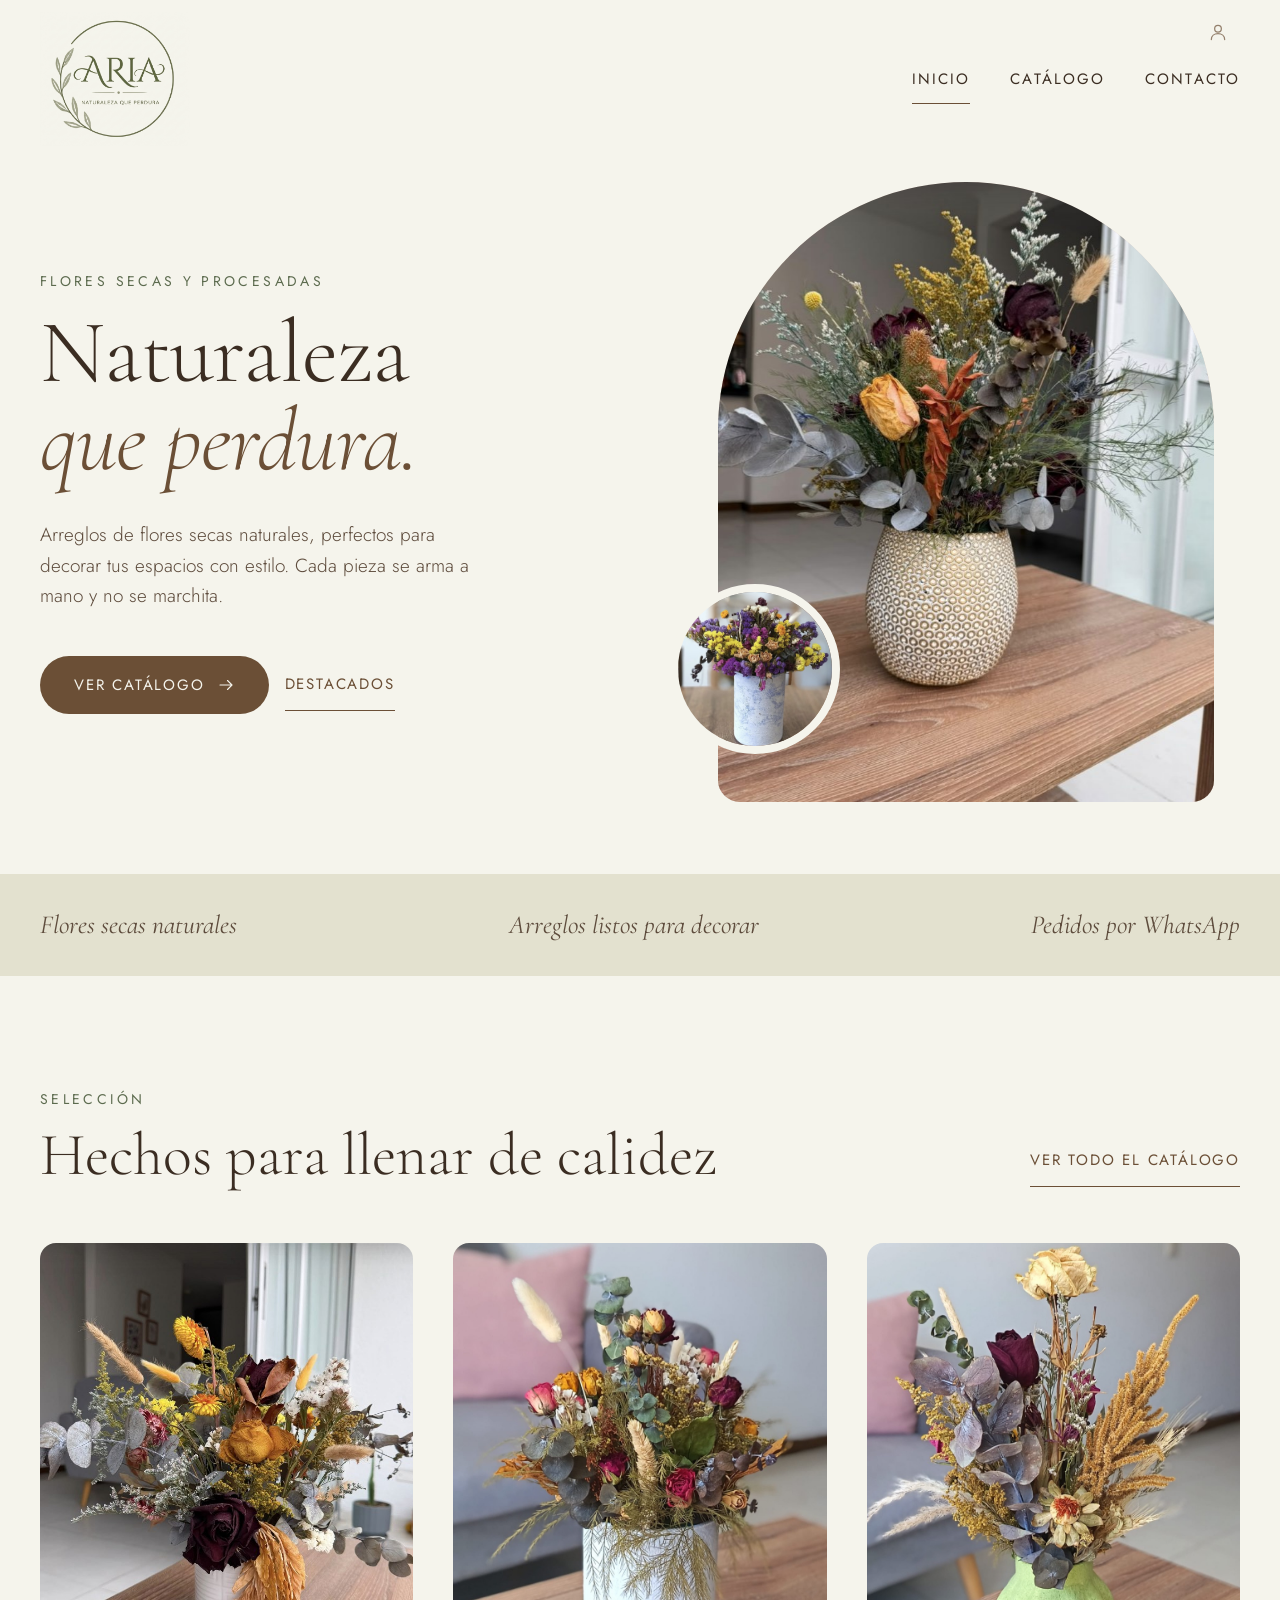
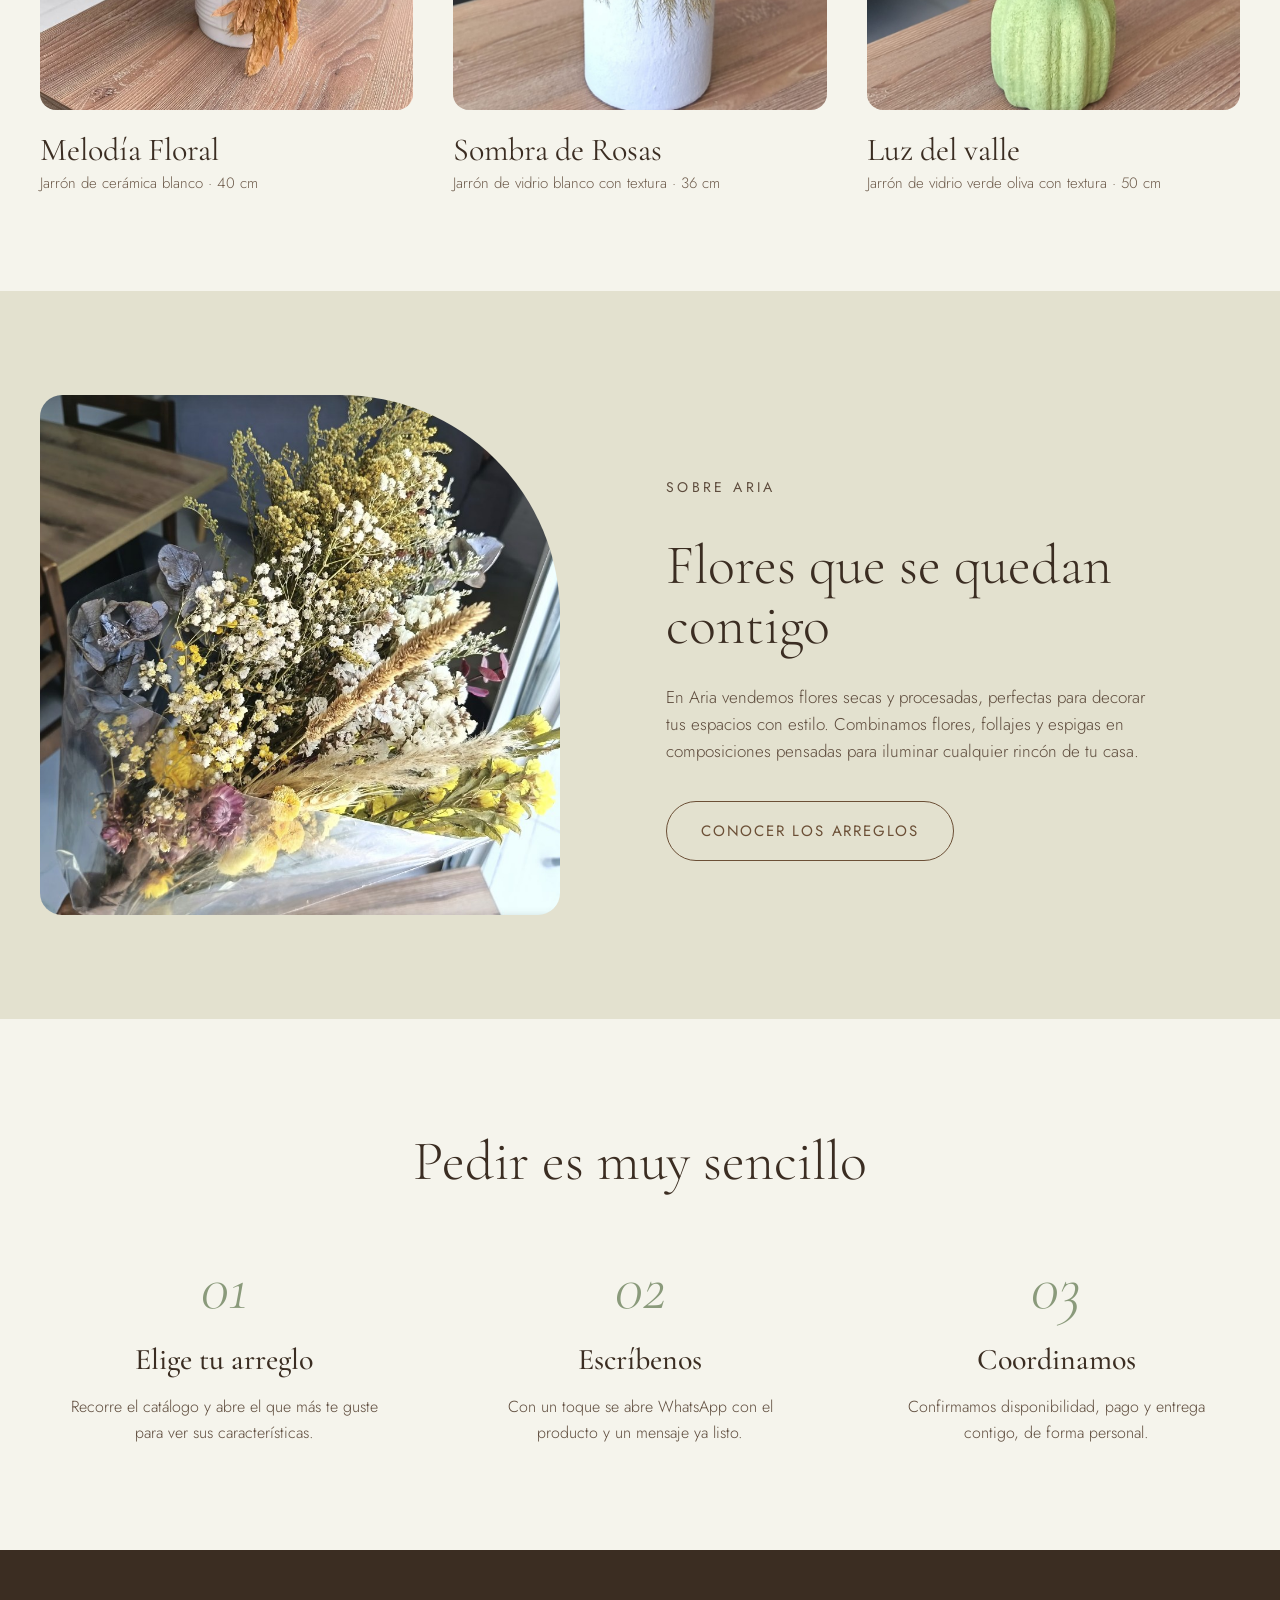
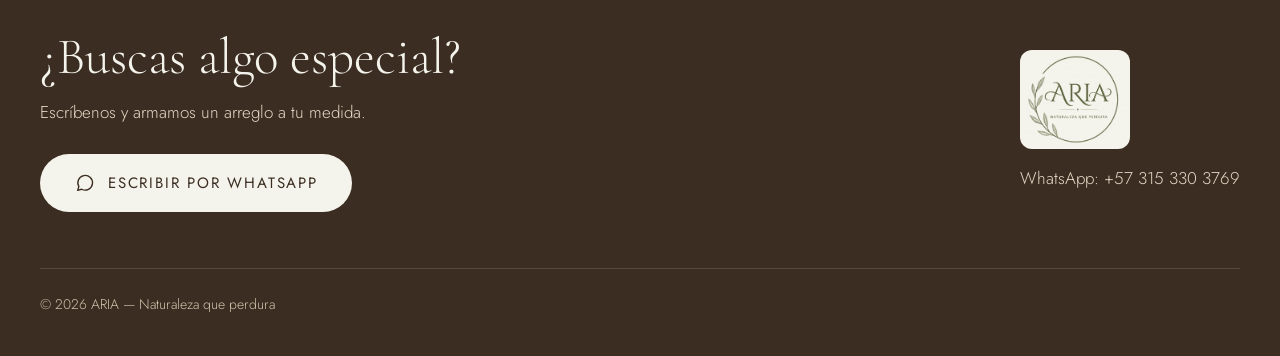
==== commit 7b16e449: "link crud" ====
--- a/public/index.html
+++ b/public/index.html
@@ -26,6 +26,7 @@
 <a href="catalogo.html">Catálogo</a>
 <a href="#contacto">Contacto</a>
 </nav>
+<a class="admin-link" href="admin/" aria-label="Administrar" title="Administrar" rel="nofollow"><svg width="20" height="20" viewBox="0 0 24 24" fill="none" stroke="currentColor" stroke-width="1.5" stroke-linecap="round" stroke-linejoin="round" aria-hidden="true"><circle cx="12" cy="8" r="4"/><path d="M4 21c0-4.4 3.6-7 8-7s8 2.6 8 7"/></svg></a>
 </header>
 <main>
 <section class="wrap hero">
--- a/public/styles.css
+++ b/public/styles.css
@@ -15,6 +15,9 @@
 
 /* header */
 .site-header{display:flex;flex-wrap:wrap;align-items:center;justify-content:space-between;gap:16px;padding-top:12px;padding-bottom:12px}
+.site-header{position:relative}
+.admin-link{position:absolute;top:10px;right:40px;display:flex;align-items:center;justify-content:center;width:44px;height:44px;border-radius:50%;color:var(--brown);opacity:.7;transition:opacity .2s,background .2s}
+.admin-link:hover{opacity:1;background:var(--alt)}
 .site-header .logo img{width:150px;height:134px;object-fit:contain;display:block}
 .nav{display:flex;gap:40px;font-size:15px;letter-spacing:.14em;text-transform:uppercase;font-weight:400}
 .nav a{color:var(--ink);padding:12px 0;transition:color .2s}
@@ -136,6 +139,7 @@
 @media (max-width:640px){
   .wrap{padding-left:20px;padding-right:20px}
   .nav{gap:22px;font-size:13px}
+  .admin-link{right:20px}
   .site-header{flex-direction:column;justify-content:center;gap:4px}
   .site-header .logo img{width:104px;height:93px}
   .hero{gap:40px}
